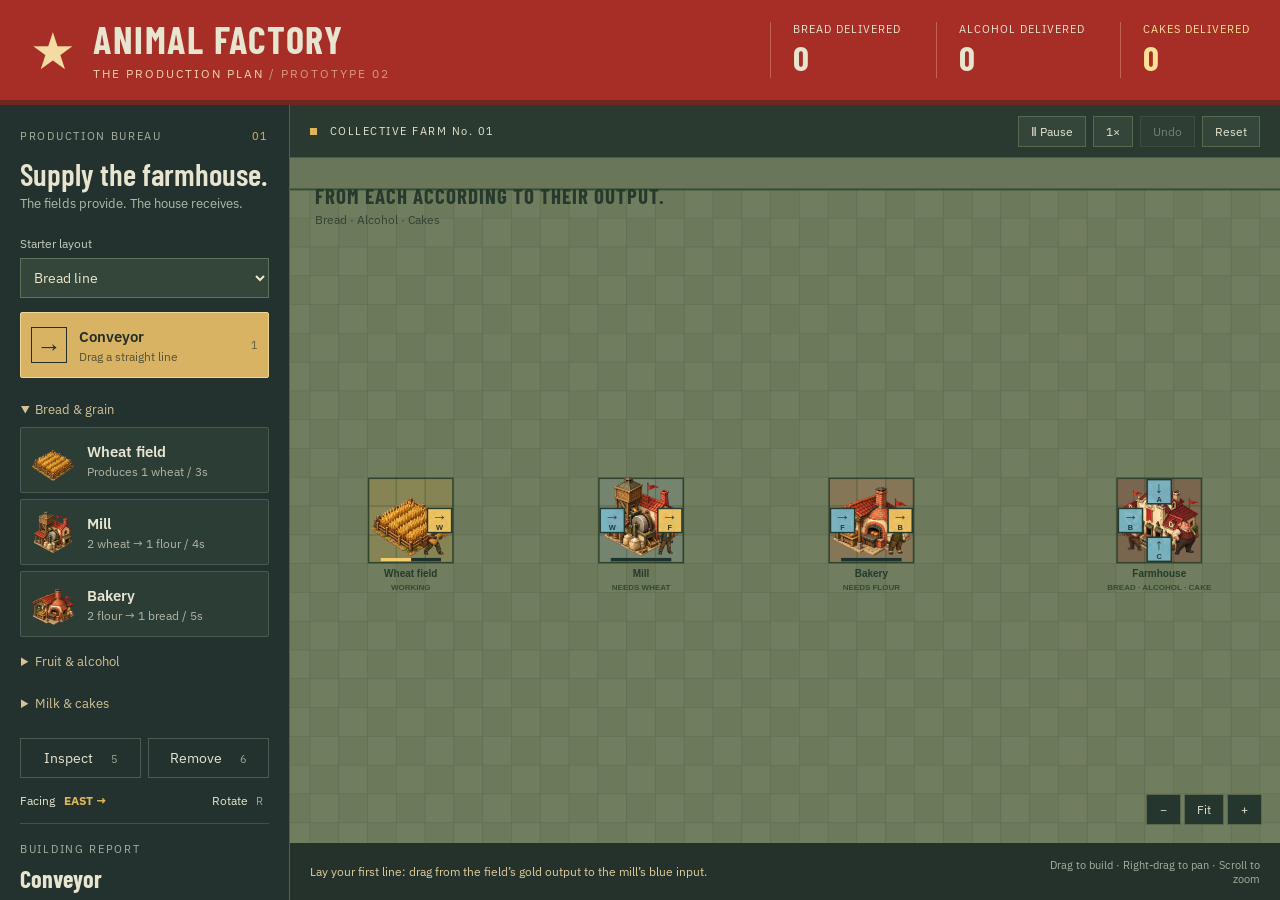
==== index.html @ 5d6050ad "Publish Animal Factory browser build" ====
<!doctype html>
<html lang="en">
<head>
  <meta charset="UTF-8"><meta name="viewport" content="width=device-width, initial-scale=1">
  <title>Animal Factory — The production plan</title>
  <meta name="description" content="Build a farm production line. Connect fields, mills, ovens, presses and dairies with conveyors to supply bread, alcohol and cakes.">
  <link rel="stylesheet" href="style.css">
</head>
<body>
<header><div class="brand"><span class="star">★</span><div><h1>ANIMAL FACTORY</h1><p>THE PRODUCTION PLAN <span> / PROTOTYPE 02</span></p></div></div><div class="totals"><div><small>BREAD DELIVERED</small><strong id="bread">0</strong></div><div><small>ALCOHOL DELIVERED</small><strong id="alcohol">0</strong></div><div class="bread-total"><small>CAKES DELIVERED</small><strong id="cake">0</strong></div></div></header>
<main>
<aside><div class="section-label">PRODUCTION BUREAU <span>01</span></div><h2>Supply the farmhouse.</h2><p class="intro">The fields provide. The house receives.</p>
<label class="plan-label" for="plan">Starter layout</label><select id="plan"><option value="bread">Bread line</option><option value="alcohol">Alcohol line</option><option value="cakes">Cake line</option></select>
<div class="tools" role="group" aria-label="Construction tools"><button data-tool="belt" class="tool selected" aria-pressed="true"><span class="tool-icon">→</span><span><b>Conveyor</b><small>Drag a straight line</small></span><kbd>1</kbd></button>
<div id="building-tools"></div>
<div class="secondary-tools"><button data-tool="inspect" aria-pressed="false">Inspect <kbd>5</kbd></button><button data-tool="erase" aria-pressed="false">Remove <kbd>6</kbd></button></div></div>
<div class="rotation"><span>Facing <b id="direction">EAST →</b></span><button id="rotate" title="Rotate clockwise (R)">Rotate <kbd>R</kbd></button></div>
<section class="inspector" aria-live="polite"><div class="section-label">BUILDING REPORT</div><h3 id="inspect-title">Conveyor</h3><p id="inspect-description">Drag between tiles. Lines snap horizontally or vertically. The drag sets travel direction.</p><div id="inspect-detail"></div></section>
<div class="legend"><span><i class="in"></i>Input</span><span><i class="out"></i>Output</span><span>3 × 3 buildings · One port per ingredient</span></div>
<button id="example" class="example">Connect the example <span>↗</span></button><p class="helper">Or build it yourself: connect each gold output to the next blue input.</p>
<a class="asset-link" href="sprites.html" target="_blank">View the character &amp; machine sheets ↗</a>
</aside>
<section class="workspace" aria-label="Farm construction map"><div class="map-bar"><span><i></i> COLLECTIVE FARM No. 01</span><div><button id="pause" aria-label="Pause simulation">Ⅱ Pause</button><button id="speed" aria-label="Change simulation speed">1×</button><button id="undo" disabled>Undo</button><button id="reset">Reset</button></div></div>
<div class="canvas-wrap"><canvas id="farm" tabindex="0" aria-label="Farm map. Select a tool, then click to place a 3 by 3 building or drag to lay a straight conveyor. Use R to rotate, arrow keys to pan, and plus or minus to zoom."></canvas><div class="map-note"><b>FROM EACH ACCORDING TO THEIR OUTPUT.</b><span>Bread · Alcohol · Cakes</span></div><div class="zoom-controls"><button id="zoom-out" aria-label="Zoom out">−</button><button id="fit">Fit</button><button id="zoom-in" aria-label="Zoom in">+</button></div></div>
<footer><span id="message" role="status">Lay your first line: drag from the field’s gold output to the mill’s blue input.</span><span class="map-help">Drag to build · Right-drag to pan · Scroll to zoom</span></footer>
</section>
</main>
<script type="module" src="app.js"></script>
</body></html>
---- style.css ----
@import url('https://fonts.googleapis.com/css2?family=Barlow+Condensed:wght@500;600;700;800&family=IBM+Plex+Sans:wght@400;500;600&display=swap');
select{font:inherit;color:#efe7ca;background:#344539;border:1px solid #60715a;padding:9px;width:100%;margin:6px 0 14px}.plan-label{font-size:12px;color:#c6cebb}.tool-group{margin:7px 0}.tool-group summary{cursor:pointer;color:#d4c395;font-size:13px;padding:9px 1px}.tool-group .tool{margin-bottom:6px}.tool .machine-icon{width:44px;height:44px;object-fit:contain}.asset-link{display:block;color:#e1c582;font-size:12px;line-height:1.6;margin-top:15px}.building-photo{width:100%;max-height:115px;object-fit:contain}.worker-photo{height:70px;float:right}.port-list{display:flex;flex-wrap:wrap;gap:4px;margin-top:8px}.port-tag{background:#30473c;border:1px solid #668b89;padding:3px 6px;font-size:11px;color:#d5e8df}@media(max-width:760px){#building-tools{width:100%;display:flex;gap:8px;align-items:flex-start}.tool-group{flex:1;margin:0}.tool-group .tool{width:100%;margin-bottom:4px}.tool .machine-icon{width:24px;height:24px}.plan-label{align-self:center}#plan{width:auto;margin:0;flex:1}.asset-link{margin:0}.tool-group summary{font-size:12px}.building-photo,.worker-photo{display:none}}
:root{font-family:'IBM Plex Sans',sans-serif;color:#e7e5cf;background:#1d2927;font-size:14px;--red:#a62e27;--gold:#dfb657;--blue:#75b7c5;--edge:#44514a}*{box-sizing:border-box}body{margin:0}button{font:inherit;color:inherit;cursor:pointer}button:focus-visible,canvas:focus-visible{outline:3px solid #f2cc63;outline-offset:-3px}button:disabled{opacity:.4;cursor:default}header{height:105px;background:#a62e27;display:flex;align-items:center;justify-content:space-between;padding:18px 30px;border-bottom:5px solid #70251e}.brand{display:flex;align-items:center;gap:17px}.star{font-size:51px;color:#f4dba1}.brand h1{font-family:'Barlow Condensed',Impact,sans-serif;font-size:38px;letter-spacing:1.5px;line-height:1;margin:0}.brand p{font-size:12px;letter-spacing:2px;margin:8px 0 0;color:#f1d2ae}.brand p span{opacity:.65}.totals{display:flex;gap:35px}.totals>div{min-width:95px;border-left:1px solid #c26251;padding-left:22px}.totals small{display:block;font-size:11px;letter-spacing:1px}.totals strong{font-family:'Barlow Condensed',Impact,sans-serif;font-size:35px}.bread-total{color:#ffe097}main{display:flex;height:calc(100dvh - 105px);min-height:620px}aside{width:290px;flex-shrink:0;padding:24px 20px 18px;background:#23322f;border-right:1px solid #526053;overflow:auto}.section-label{font-size:11px;letter-spacing:1.7px;color:#a8b0a1;display:flex;justify-content:space-between}.section-label span{color:var(--gold)}h2{font-family:'Barlow Condensed',Impact,sans-serif;font-size:31px;margin:12px 0 3px;font-weight:600}.intro{margin:0 0 22px;color:#b1baac;font-size:13px}.tools{display:grid;gap:7px}.tool{display:flex;align-items:center;gap:12px;text-align:left;width:100%;padding:10px;border:1px solid #4c5b51;background:#2c3d36;border-radius:2px;min-height:66px}.tool:hover,.secondary-tools button:hover{background:#3b4d40}.tool.selected{background:#d7b363;color:#242e27;border-color:#efd696}.tool-icon{display:flex;align-items:center;justify-content:center;width:36px;height:36px;flex-shrink:0;font-family:'Barlow Condensed',Impact,sans-serif;font-size:25px;border:1px solid currentColor}.tool b{display:block;font-size:15px;font-weight:600}.tool small{display:block;font-size:12px;margin-top:3px;opacity:.72}.tool kbd{margin-left:auto}kbd{font:11px 'IBM Plex Sans',sans-serif;opacity:.65}.secondary-tools{display:flex;gap:7px;margin-top:3px}.secondary-tools button{flex:1;background:transparent;border:1px solid #4c5b51;padding:10px}.secondary-tools button.selected{background:#d7b363;color:#242e27}.secondary-tools kbd{margin-left:15px}.rotation{display:flex;align-items:center;justify-content:space-between;padding:14px 0;border-bottom:1px solid var(--edge);font-size:12px}.rotation b{color:var(--gold);margin-left:6px}.rotation button{background:none;border:none}.rotation kbd{margin-left:5px}.inspector{padding:18px 0 6px;min-height:159px}.inspector h3{font-family:'Barlow Condensed',Impact,sans-serif;font-size:24px;margin:8px 0}.inspector p{font-size:13px;line-height:1.6;margin:0;color:#c0c7b8}.inspector #inspect-detail{font-size:12px;color:var(--gold);margin-top:7px;line-height:1.6}.legend{display:flex;flex-wrap:wrap;gap:10px 15px;color:#b2bdac;font-size:12px;padding:14px 0;border-bottom:1px solid var(--edge)}.legend i{display:inline-block;width:9px;height:9px;margin-right:5px}.in{background:var(--blue)}.out{background:var(--gold)}.legend>span:last-child{width:100%}.example{margin-top:18px;display:flex;justify-content:space-between;width:100%;background:none;border:1px solid #97a286;padding:11px 12px}.example:hover{background:#3b4d40}.helper{font-size:12px;color:#a6b19d;line-height:1.5}.workspace{display:flex;flex:1;min-width:0;flex-direction:column}.map-bar{min-height:53px;display:flex;align-items:center;justify-content:space-between;padding:9px 20px;background:#2b3a31;border-bottom:1px solid #4c5b46;gap:12px}.map-bar>span{font-size:11px;letter-spacing:1.5px}.map-bar i{display:inline-block;width:7px;height:7px;background:var(--gold);margin-right:8px}.map-bar>div{display:flex;gap:7px}.map-bar button,.zoom-controls button{background:#34463a;border:1px solid #596950;padding:7px 12px;font-size:12px}.canvas-wrap{position:relative;flex:1;min-height:360px;overflow:hidden;background:#697659}canvas{display:block;width:100%;height:100%;touch-action:none;cursor:crosshair}.map-note{position:absolute;top:25px;left:25px;color:#26392c;pointer-events:none}.map-note b{font-family:'Barlow Condensed',Impact,sans-serif;display:block;font-size:21px;letter-spacing:1px}.map-note span{font-size:12px;display:block;margin-top:4px;opacity:.85}.zoom-controls{position:absolute;right:18px;bottom:18px;display:flex;gap:3px}.zoom-controls button{background:#24362e;min-width:35px}footer{min-height:57px;display:flex;justify-content:space-between;align-items:center;gap:12px;padding:12px 20px;background:#24322b;font-size:12px;color:#e1ce9b}footer .map-help{color:#a7b29f;text-align:right;max-width:230px;font-size:11px}@media(max-width:1100px){.totals{gap:16px}.totals>div{padding-left:13px;min-width:65px}.totals small{max-width:80px}.map-bar{flex-wrap:wrap}.map-help{display:none}aside{width:255px;padding:20px 15px}.brand h1{font-size:32px}}@media(max-width:760px){header{padding:14px 16px;height:86px}.brand{gap:9px}.brand h1{font-size:27px}.star{font-size:34px}.brand p{font-size:10px;letter-spacing:1px}.brand p span{display:none}.totals>div:not(:last-child){display:none}.totals strong{font-size:28px}.totals small{font-size:10px}main{height:auto;min-height:calc(100dvh - 86px);flex-direction:column}aside{width:100%;padding:12px;overflow:visible;display:flex;gap:10px;flex-wrap:wrap;border-right:0}.section-label,h2,.intro,.helper,.legend,.inspector{display:none}.tools{display:flex;flex-wrap:wrap;gap:5px;flex:1;min-width:100%}.tool{min-height:45px;width:auto;flex:1;padding:6px;gap:6px}.tool-icon{width:26px;height:26px;font-size:20px}.tool small,.tool kbd{display:none}.tool b{font-size:12px}.secondary-tools{width:100%;margin:0}.secondary-tools button{padding:6px;font-size:12px}.rotation{padding:0;border:0;flex:1}.example{margin:0;width:auto;font-size:12px;padding:6px;gap:8px}.workspace{height:65dvh;min-height:420px;flex:none}.map-bar{padding:8px;min-height:44px}.map-bar>span{display:none}.map-bar>div{width:100%;justify-content:flex-end}.map-note{top:14px;left:14px}.map-note b{font-size:16px}.map-note span{font-size:11px}footer{padding:10px;min-height:48px}}
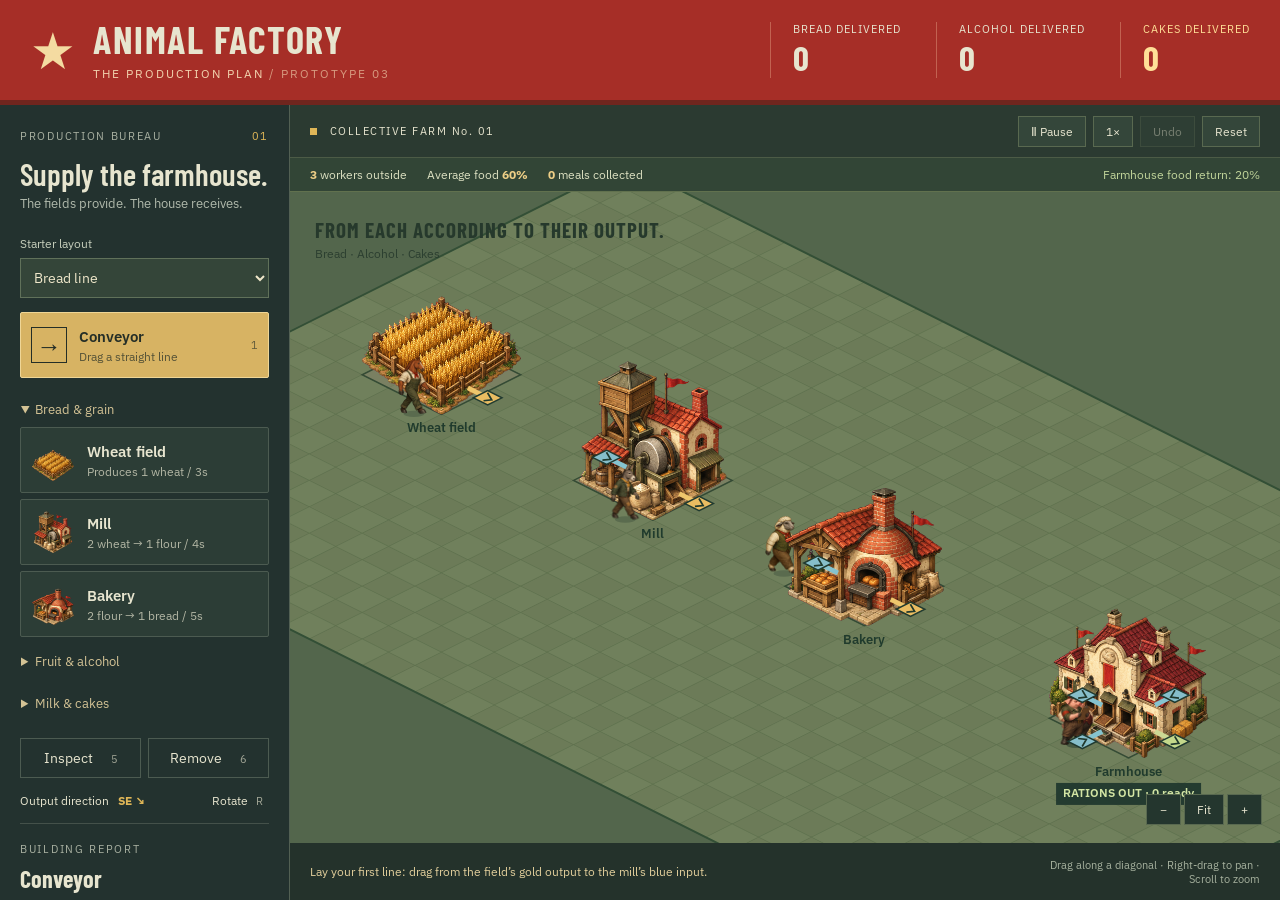
==== commit 261e3085: "Publish isometric farm, walking animals, and worker ration outlet" ====
--- a/index.html
+++ b/index.html
@@ -7,22 +7,23 @@
   <link rel="stylesheet" href="style.css">
 </head>
 <body>
-<header><div class="brand"><span class="star">★</span><div><h1>ANIMAL FACTORY</h1><p>THE PRODUCTION PLAN <span> / PROTOTYPE 02</span></p></div></div><div class="totals"><div><small>BREAD DELIVERED</small><strong id="bread">0</strong></div><div><small>ALCOHOL DELIVERED</small><strong id="alcohol">0</strong></div><div class="bread-total"><small>CAKES DELIVERED</small><strong id="cake">0</strong></div></div></header>
+<header><div class="brand"><span class="star">★</span><div><h1>ANIMAL FACTORY</h1><p>THE PRODUCTION PLAN <span> / PROTOTYPE 03</span></p></div></div><div class="totals"><div><small>BREAD DELIVERED</small><strong id="bread">0</strong></div><div><small>ALCOHOL DELIVERED</small><strong id="alcohol">0</strong></div><div class="bread-total"><small>CAKES DELIVERED</small><strong id="cake">0</strong></div></div></header>
 <main>
 <aside><div class="section-label">PRODUCTION BUREAU <span>01</span></div><h2>Supply the farmhouse.</h2><p class="intro">The fields provide. The house receives.</p>
 <label class="plan-label" for="plan">Starter layout</label><select id="plan"><option value="bread">Bread line</option><option value="alcohol">Alcohol line</option><option value="cakes">Cake line</option></select>
 <div class="tools" role="group" aria-label="Construction tools"><button data-tool="belt" class="tool selected" aria-pressed="true"><span class="tool-icon">→</span><span><b>Conveyor</b><small>Drag a straight line</small></span><kbd>1</kbd></button>
 <div id="building-tools"></div>
 <div class="secondary-tools"><button data-tool="inspect" aria-pressed="false">Inspect <kbd>5</kbd></button><button data-tool="erase" aria-pressed="false">Remove <kbd>6</kbd></button></div></div>
-<div class="rotation"><span>Facing <b id="direction">EAST →</b></span><button id="rotate" title="Rotate clockwise (R)">Rotate <kbd>R</kbd></button></div>
-<section class="inspector" aria-live="polite"><div class="section-label">BUILDING REPORT</div><h3 id="inspect-title">Conveyor</h3><p id="inspect-description">Drag between tiles. Lines snap horizontally or vertically. The drag sets travel direction.</p><div id="inspect-detail"></div></section>
-<div class="legend"><span><i class="in"></i>Input</span><span><i class="out"></i>Output</span><span>3 × 3 buildings · One port per ingredient</span></div>
-<button id="example" class="example">Connect the example <span>↗</span></button><p class="helper">Or build it yourself: connect each gold output to the next blue input.</p>
+<div class="rotation"><span>Output direction <b id="direction">SE ↘</b></span><button id="rotate" title="Rotate clockwise (R)">Rotate <kbd>R</kbd></button></div>
+<section class="inspector" aria-live="polite"><div class="section-label">BUILDING REPORT</div><h3 id="inspect-title">Conveyor</h3><p id="inspect-description">Drag between tiles. Lines snap along the two diagonal grid axes. The drag sets travel direction.</p><div id="inspect-detail"></div></section>
+<div class="legend"><span><i class="in"></i>Input</span><span><i class="out"></i>Output</span><span><i class="ration"></i>Rations</span><span>3 × 3 buildings · One port per ingredient</span></div>
+<button id="example" class="example">Connect the example <span>↗</span></button><p class="helper">Connect gold outputs to blue inputs. The farmhouse's green outlet returns one ration per five bread or cake deliveries. Give the return belt an open end that workers can reach.</p>
 <a class="asset-link" href="sprites.html" target="_blank">View the character &amp; machine sheets ↗</a>
 </aside>
 <section class="workspace" aria-label="Farm construction map"><div class="map-bar"><span><i></i> COLLECTIVE FARM No. 01</span><div><button id="pause" aria-label="Pause simulation">Ⅱ Pause</button><button id="speed" aria-label="Change simulation speed">1×</button><button id="undo" disabled>Undo</button><button id="reset">Reset</button></div></div>
-<div class="canvas-wrap"><canvas id="farm" tabindex="0" aria-label="Farm map. Select a tool, then click to place a 3 by 3 building or drag to lay a straight conveyor. Use R to rotate, arrow keys to pan, and plus or minus to zoom."></canvas><div class="map-note"><b>FROM EACH ACCORDING TO THEIR OUTPUT.</b><span>Bread · Alcohol · Cakes</span></div><div class="zoom-controls"><button id="zoom-out" aria-label="Zoom out">−</button><button id="fit">Fit</button><button id="zoom-in" aria-label="Zoom in">+</button></div></div>
-<footer><span id="message" role="status">Lay your first line: drag from the field’s gold output to the mill’s blue input.</span><span class="map-help">Drag to build · Right-drag to pan · Scroll to zoom</span></footer>
+<div class="workforce-bar"><span><b id="worker-count">0</b> workers outside</span><span>Average food <b id="worker-food">—</b></span><span><b id="worker-meals">0</b> meals collected</span><span class="ration-rule">Farmhouse food return: 20%</span></div>
+<div class="canvas-wrap"><canvas id="farm" tabindex="0" aria-label="Farm map. Select a tool, then click to place a 3 by 3 building or drag to lay a straight conveyor. The grid is isometric. Drag along either diagonal to build. Use R to rotate output direction, arrow keys to pan, and plus or minus to zoom."></canvas><div class="map-note"><b>FROM EACH ACCORDING TO THEIR OUTPUT.</b><span>Bread · Alcohol · Cakes</span></div><div class="zoom-controls"><button id="zoom-out" aria-label="Zoom out">−</button><button id="fit">Fit</button><button id="zoom-in" aria-label="Zoom in">+</button></div></div>
+<footer><span id="message" role="status">Lay your first line: drag from the field’s gold output to the mill’s blue input.</span><span class="map-help">Drag along a diagonal · Right-drag to pan · Scroll to zoom</span></footer>
 </section>
 </main>
 <script type="module" src="app.js"></script>
--- a/style.css
+++ b/style.css
@@ -1,3 +1,5 @@
 @import url('https://fonts.googleapis.com/css2?family=Barlow+Condensed:wght@500;600;700;800&family=IBM+Plex+Sans:wght@400;500;600&display=swap');
+.ration{background:#c4d88b}
+.workforce-bar{display:flex;gap:20px;align-items:center;flex-wrap:wrap;padding:9px 20px;background:#324536;border-bottom:1px solid #61714e;font-size:12px;color:#dce0c1}.workforce-bar b{color:#edce86}.ration-rule{margin-left:auto;color:#c1d49a}@media(max-width:760px){.workforce-bar{padding:7px 10px;gap:6px 15px;font-size:11px}.ration-rule{display:none}}
 select{font:inherit;color:#efe7ca;background:#344539;border:1px solid #60715a;padding:9px;width:100%;margin:6px 0 14px}.plan-label{font-size:12px;color:#c6cebb}.tool-group{margin:7px 0}.tool-group summary{cursor:pointer;color:#d4c395;font-size:13px;padding:9px 1px}.tool-group .tool{margin-bottom:6px}.tool .machine-icon{width:44px;height:44px;object-fit:contain}.asset-link{display:block;color:#e1c582;font-size:12px;line-height:1.6;margin-top:15px}.building-photo{width:100%;max-height:115px;object-fit:contain}.worker-photo{height:70px;float:right}.port-list{display:flex;flex-wrap:wrap;gap:4px;margin-top:8px}.port-tag{background:#30473c;border:1px solid #668b89;padding:3px 6px;font-size:11px;color:#d5e8df}@media(max-width:760px){#building-tools{width:100%;display:flex;gap:8px;align-items:flex-start}.tool-group{flex:1;margin:0}.tool-group .tool{width:100%;margin-bottom:4px}.tool .machine-icon{width:24px;height:24px}.plan-label{align-self:center}#plan{width:auto;margin:0;flex:1}.asset-link{margin:0}.tool-group summary{font-size:12px}.building-photo,.worker-photo{display:none}}
 :root{font-family:'IBM Plex Sans',sans-serif;color:#e7e5cf;background:#1d2927;font-size:14px;--red:#a62e27;--gold:#dfb657;--blue:#75b7c5;--edge:#44514a}*{box-sizing:border-box}body{margin:0}button{font:inherit;color:inherit;cursor:pointer}button:focus-visible,canvas:focus-visible{outline:3px solid #f2cc63;outline-offset:-3px}button:disabled{opacity:.4;cursor:default}header{height:105px;background:#a62e27;display:flex;align-items:center;justify-content:space-between;padding:18px 30px;border-bottom:5px solid #70251e}.brand{display:flex;align-items:center;gap:17px}.star{font-size:51px;color:#f4dba1}.brand h1{font-family:'Barlow Condensed',Impact,sans-serif;font-size:38px;letter-spacing:1.5px;line-height:1;margin:0}.brand p{font-size:12px;letter-spacing:2px;margin:8px 0 0;color:#f1d2ae}.brand p span{opacity:.65}.totals{display:flex;gap:35px}.totals>div{min-width:95px;border-left:1px solid #c26251;padding-left:22px}.totals small{display:block;font-size:11px;letter-spacing:1px}.totals strong{font-family:'Barlow Condensed',Impact,sans-serif;font-size:35px}.bread-total{color:#ffe097}main{display:flex;height:calc(100dvh - 105px);min-height:620px}aside{width:290px;flex-shrink:0;padding:24px 20px 18px;background:#23322f;border-right:1px solid #526053;overflow:auto}.section-label{font-size:11px;letter-spacing:1.7px;color:#a8b0a1;display:flex;justify-content:space-between}.section-label span{color:var(--gold)}h2{font-family:'Barlow Condensed',Impact,sans-serif;font-size:31px;margin:12px 0 3px;font-weight:600}.intro{margin:0 0 22px;color:#b1baac;font-size:13px}.tools{display:grid;gap:7px}.tool{display:flex;align-items:center;gap:12px;text-align:left;width:100%;padding:10px;border:1px solid #4c5b51;background:#2c3d36;border-radius:2px;min-height:66px}.tool:hover,.secondary-tools button:hover{background:#3b4d40}.tool.selected{background:#d7b363;color:#242e27;border-color:#efd696}.tool-icon{display:flex;align-items:center;justify-content:center;width:36px;height:36px;flex-shrink:0;font-family:'Barlow Condensed',Impact,sans-serif;font-size:25px;border:1px solid currentColor}.tool b{display:block;font-size:15px;font-weight:600}.tool small{display:block;font-size:12px;margin-top:3px;opacity:.72}.tool kbd{margin-left:auto}kbd{font:11px 'IBM Plex Sans',sans-serif;opacity:.65}.secondary-tools{display:flex;gap:7px;margin-top:3px}.secondary-tools button{flex:1;background:transparent;border:1px solid #4c5b51;padding:10px}.secondary-tools button.selected{background:#d7b363;color:#242e27}.secondary-tools kbd{margin-left:15px}.rotation{display:flex;align-items:center;justify-content:space-between;padding:14px 0;border-bottom:1px solid var(--edge);font-size:12px}.rotation b{color:var(--gold);margin-left:6px}.rotation button{background:none;border:none}.rotation kbd{margin-left:5px}.inspector{padding:18px 0 6px;min-height:159px}.inspector h3{font-family:'Barlow Condensed',Impact,sans-serif;font-size:24px;margin:8px 0}.inspector p{font-size:13px;line-height:1.6;margin:0;color:#c0c7b8}.inspector #inspect-detail{font-size:12px;color:var(--gold);margin-top:7px;line-height:1.6}.legend{display:flex;flex-wrap:wrap;gap:10px 15px;color:#b2bdac;font-size:12px;padding:14px 0;border-bottom:1px solid var(--edge)}.legend i{display:inline-block;width:9px;height:9px;margin-right:5px}.in{background:var(--blue)}.out{background:var(--gold)}.legend>span:last-child{width:100%}.example{margin-top:18px;display:flex;justify-content:space-between;width:100%;background:none;border:1px solid #97a286;padding:11px 12px}.example:hover{background:#3b4d40}.helper{font-size:12px;color:#a6b19d;line-height:1.5}.workspace{display:flex;flex:1;min-width:0;flex-direction:column}.map-bar{min-height:53px;display:flex;align-items:center;justify-content:space-between;padding:9px 20px;background:#2b3a31;border-bottom:1px solid #4c5b46;gap:12px}.map-bar>span{font-size:11px;letter-spacing:1.5px}.map-bar i{display:inline-block;width:7px;height:7px;background:var(--gold);margin-right:8px}.map-bar>div{display:flex;gap:7px}.map-bar button,.zoom-controls button{background:#34463a;border:1px solid #596950;padding:7px 12px;font-size:12px}.canvas-wrap{position:relative;flex:1;min-height:360px;overflow:hidden;background:#697659}canvas{display:block;width:100%;height:100%;touch-action:none;cursor:crosshair}.map-note{position:absolute;top:25px;left:25px;color:#26392c;pointer-events:none}.map-note b{font-family:'Barlow Condensed',Impact,sans-serif;display:block;font-size:21px;letter-spacing:1px}.map-note span{font-size:12px;display:block;margin-top:4px;opacity:.85}.zoom-controls{position:absolute;right:18px;bottom:18px;display:flex;gap:3px}.zoom-controls button{background:#24362e;min-width:35px}footer{min-height:57px;display:flex;justify-content:space-between;align-items:center;gap:12px;padding:12px 20px;background:#24322b;font-size:12px;color:#e1ce9b}footer .map-help{color:#a7b29f;text-align:right;max-width:230px;font-size:11px}@media(max-width:1100px){.totals{gap:16px}.totals>div{padding-left:13px;min-width:65px}.totals small{max-width:80px}.map-bar{flex-wrap:wrap}.map-help{display:none}aside{width:255px;padding:20px 15px}.brand h1{font-size:32px}}@media(max-width:760px){header{padding:14px 16px;height:86px}.brand{gap:9px}.brand h1{font-size:27px}.star{font-size:34px}.brand p{font-size:10px;letter-spacing:1px}.brand p span{display:none}.totals>div:not(:last-child){display:none}.totals strong{font-size:28px}.totals small{font-size:10px}main{height:auto;min-height:calc(100dvh - 86px);flex-direction:column}aside{width:100%;padding:12px;overflow:visible;display:flex;gap:10px;flex-wrap:wrap;border-right:0}.section-label,h2,.intro,.helper,.legend,.inspector{display:none}.tools{display:flex;flex-wrap:wrap;gap:5px;flex:1;min-width:100%}.tool{min-height:45px;width:auto;flex:1;padding:6px;gap:6px}.tool-icon{width:26px;height:26px;font-size:20px}.tool small,.tool kbd{display:none}.tool b{font-size:12px}.secondary-tools{width:100%;margin:0}.secondary-tools button{padding:6px;font-size:12px}.rotation{padding:0;border:0;flex:1}.example{margin:0;width:auto;font-size:12px;padding:6px;gap:8px}.workspace{height:65dvh;min-height:420px;flex:none}.map-bar{padding:8px;min-height:44px}.map-bar>span{display:none}.map-bar>div{width:100%;justify-content:flex-end}.map-note{top:14px;left:14px}.map-note b{font-size:16px}.map-note span{font-size:11px}footer{padding:10px;min-height:48px}}
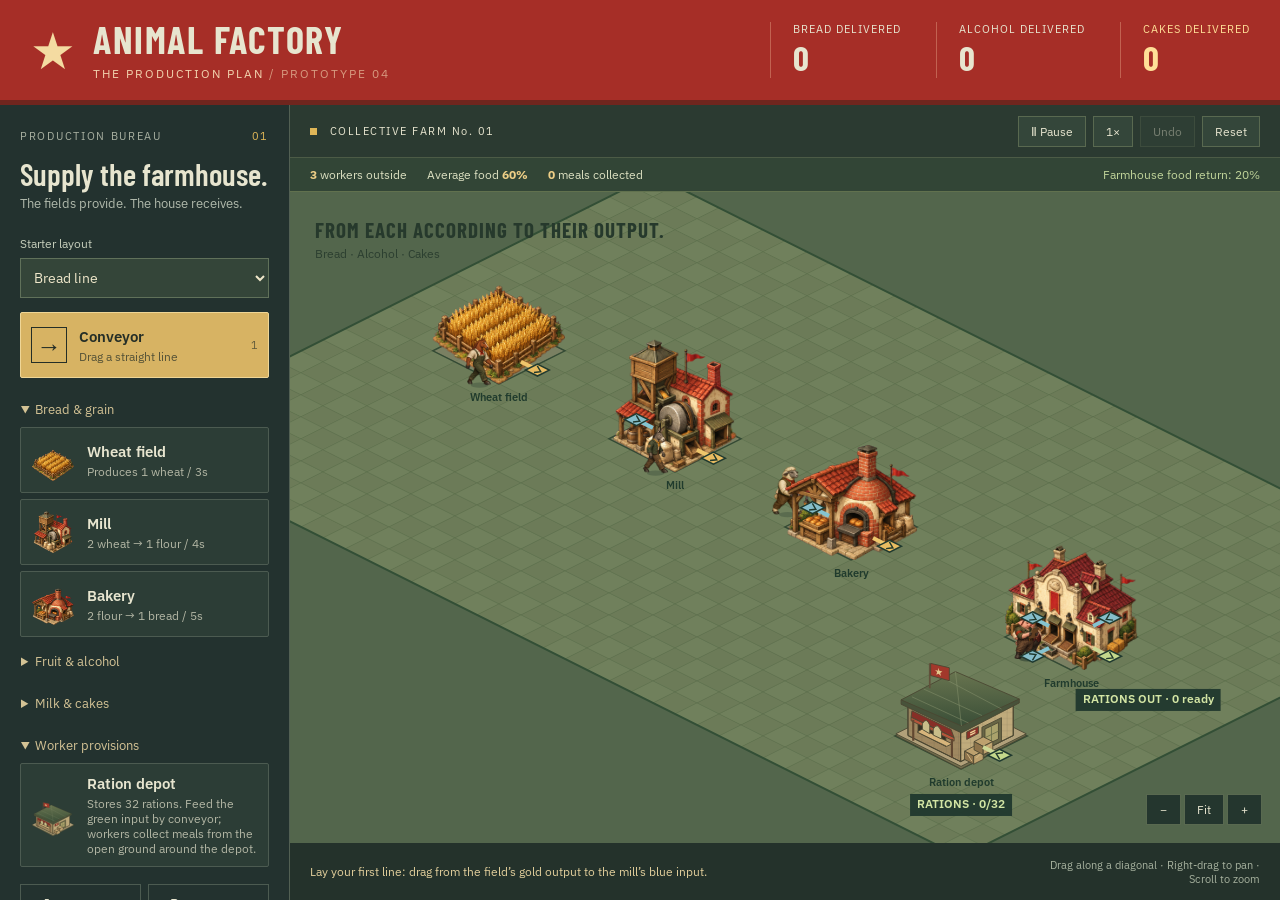
==== commit d27683a5: "Publish ration depots and unblock farmhouse deliveries" ====
--- a/index.html
+++ b/index.html
@@ -7,7 +7,7 @@
   <link rel="stylesheet" href="style.css">
 </head>
 <body>
-<header><div class="brand"><span class="star">★</span><div><h1>ANIMAL FACTORY</h1><p>THE PRODUCTION PLAN <span> / PROTOTYPE 03</span></p></div></div><div class="totals"><div><small>BREAD DELIVERED</small><strong id="bread">0</strong></div><div><small>ALCOHOL DELIVERED</small><strong id="alcohol">0</strong></div><div class="bread-total"><small>CAKES DELIVERED</small><strong id="cake">0</strong></div></div></header>
+<header><div class="brand"><span class="star">★</span><div><h1>ANIMAL FACTORY</h1><p>THE PRODUCTION PLAN <span> / PROTOTYPE 04</span></p></div></div><div class="totals"><div><small>BREAD DELIVERED</small><strong id="bread">0</strong></div><div><small>ALCOHOL DELIVERED</small><strong id="alcohol">0</strong></div><div class="bread-total"><small>CAKES DELIVERED</small><strong id="cake">0</strong></div></div></header>
 <main>
 <aside><div class="section-label">PRODUCTION BUREAU <span>01</span></div><h2>Supply the farmhouse.</h2><p class="intro">The fields provide. The house receives.</p>
 <label class="plan-label" for="plan">Starter layout</label><select id="plan"><option value="bread">Bread line</option><option value="alcohol">Alcohol line</option><option value="cakes">Cake line</option></select>
@@ -17,7 +17,7 @@
 <div class="rotation"><span>Output direction <b id="direction">SE ↘</b></span><button id="rotate" title="Rotate clockwise (R)">Rotate <kbd>R</kbd></button></div>
 <section class="inspector" aria-live="polite"><div class="section-label">BUILDING REPORT</div><h3 id="inspect-title">Conveyor</h3><p id="inspect-description">Drag between tiles. Lines snap along the two diagonal grid axes. The drag sets travel direction.</p><div id="inspect-detail"></div></section>
 <div class="legend"><span><i class="in"></i>Input</span><span><i class="out"></i>Output</span><span><i class="ration"></i>Rations</span><span>3 × 3 buildings · One port per ingredient</span></div>
-<button id="example" class="example">Connect the example <span>↗</span></button><p class="helper">Connect gold outputs to blue inputs. The farmhouse's green outlet returns one ration per five bread or cake deliveries. Give the return belt an open end that workers can reach.</p>
+<button id="example" class="example">Connect the example <span>↗</span></button><p class="helper">Connect gold outputs to blue inputs. The farmhouse's green outlet returns one ration per five bread or cake deliveries. Send rations to a depot to stockpile food. Keep open ground beside it for workers; accessible belt ends still work too.</p>
 <a class="asset-link" href="sprites.html" target="_blank">View the character &amp; machine sheets ↗</a>
 </aside>
 <section class="workspace" aria-label="Farm construction map"><div class="map-bar"><span><i></i> COLLECTIVE FARM No. 01</span><div><button id="pause" aria-label="Pause simulation">Ⅱ Pause</button><button id="speed" aria-label="Change simulation speed">1×</button><button id="undo" disabled>Undo</button><button id="reset">Reset</button></div></div>
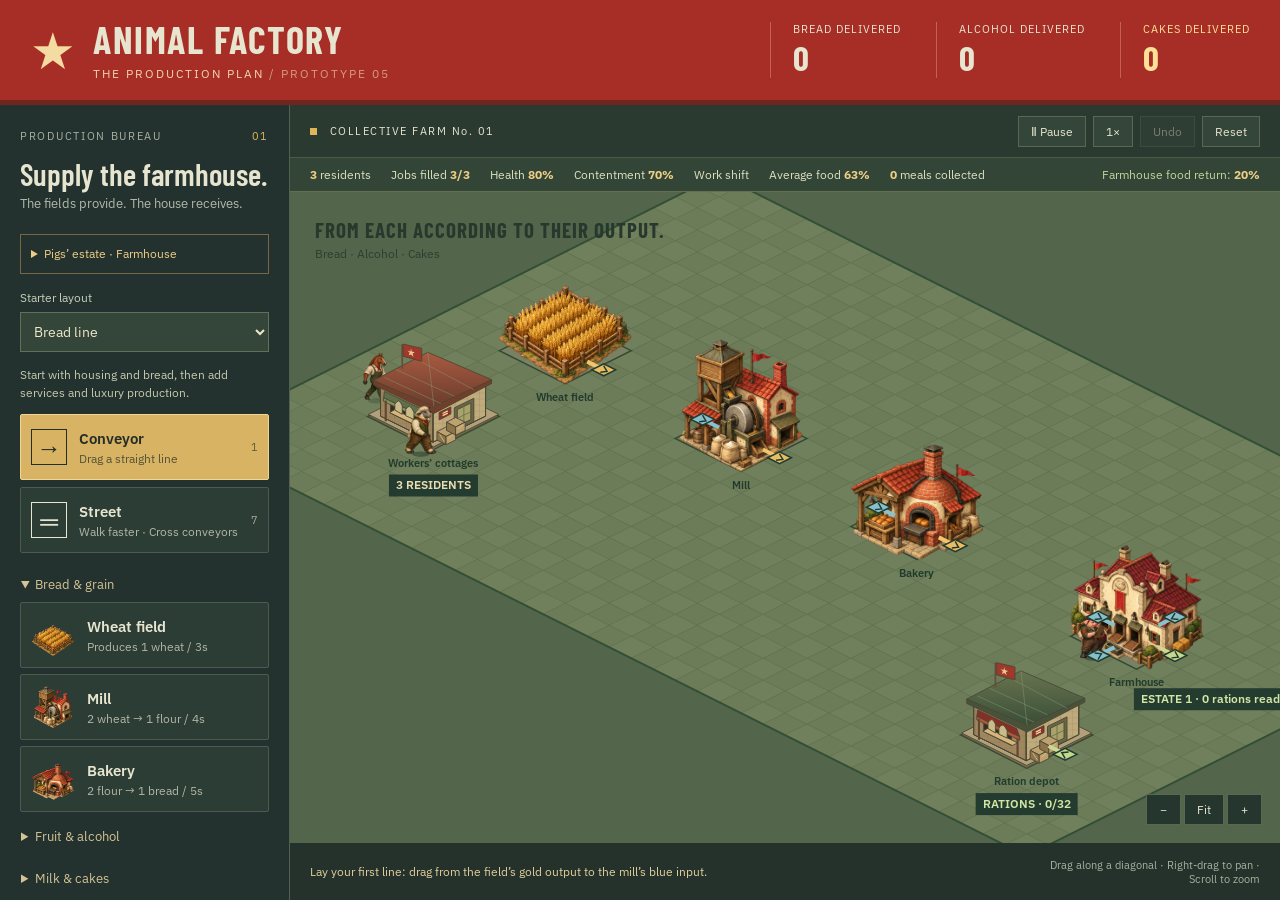
==== commit fb63e722: "Publish settlement, streets, neighborhood services and pig estate progression" ====
--- a/index.html
+++ b/index.html
@@ -7,21 +7,26 @@
   <link rel="stylesheet" href="style.css">
 </head>
 <body>
-<header><div class="brand"><span class="star">★</span><div><h1>ANIMAL FACTORY</h1><p>THE PRODUCTION PLAN <span> / PROTOTYPE 04</span></p></div></div><div class="totals"><div><small>BREAD DELIVERED</small><strong id="bread">0</strong></div><div><small>ALCOHOL DELIVERED</small><strong id="alcohol">0</strong></div><div class="bread-total"><small>CAKES DELIVERED</small><strong id="cake">0</strong></div></div></header>
+<header><div class="brand"><span class="star">★</span><div><h1>ANIMAL FACTORY</h1><p>THE PRODUCTION PLAN <span> / PROTOTYPE 05</span></p></div></div><div class="totals"><div><small>BREAD DELIVERED</small><strong id="bread">0</strong></div><div><small>ALCOHOL DELIVERED</small><strong id="alcohol">0</strong></div><div class="bread-total"><small>CAKES DELIVERED</small><strong id="cake">0</strong></div></div></header>
 <main>
 <aside><div class="section-label">PRODUCTION BUREAU <span>01</span></div><h2>Supply the farmhouse.</h2><p class="intro">The fields provide. The house receives.</p>
-<label class="plan-label" for="plan">Starter layout</label><select id="plan"><option value="bread">Bread line</option><option value="alcohol">Alcohol line</option><option value="cakes">Cake line</option></select>
+<details class="estate-panel"><summary>Pigs’ estate · <span id="estate-level">Farmhouse</span></summary>
+<p>Approval <b id="estate-approval">60%</b> · Demands <span id="estate-demand"></span></p><p>Retained goods: <span id="estate-stock"></span></p>
+<label for="ration-share">Workers’ ration share</label><select id="ration-share"><option value="20">20% · Standard ration</option><option value="40">40% · Generous ration</option><option value="10">10% · Austerity</option></select>
+<p id="estate-next"></p><button id="estate-expand" disabled>Expand estate</button><p id="estate-report">First allowance due at the end of day one.</p></details>
+<label class="plan-label" for="plan">Starter layout</label><select id="plan"><option value="bread">Bread line</option><option value="alcohol">Alcohol line</option><option value="cakes">Cake line</option></select><p class="plan-note" id="plan-note">Start with housing and bread, then add services and luxury production.</p>
 <div class="tools" role="group" aria-label="Construction tools"><button data-tool="belt" class="tool selected" aria-pressed="true"><span class="tool-icon">→</span><span><b>Conveyor</b><small>Drag a straight line</small></span><kbd>1</kbd></button>
+<button data-tool="road" class="tool" aria-pressed="false"><span class="tool-icon">═</span><span><b>Street</b><small>Walk faster · Cross conveyors</small></span><kbd>7</kbd></button>
 <div id="building-tools"></div>
 <div class="secondary-tools"><button data-tool="inspect" aria-pressed="false">Inspect <kbd>5</kbd></button><button data-tool="erase" aria-pressed="false">Remove <kbd>6</kbd></button></div></div>
 <div class="rotation"><span>Output direction <b id="direction">SE ↘</b></span><button id="rotate" title="Rotate clockwise (R)">Rotate <kbd>R</kbd></button></div>
 <section class="inspector" aria-live="polite"><div class="section-label">BUILDING REPORT</div><h3 id="inspect-title">Conveyor</h3><p id="inspect-description">Drag between tiles. Lines snap along the two diagonal grid axes. The drag sets travel direction.</p><div id="inspect-detail"></div></section>
 <div class="legend"><span><i class="in"></i>Input</span><span><i class="out"></i>Output</span><span><i class="ration"></i>Rations</span><span>3 × 3 buildings · One port per ingredient</span></div>
-<button id="example" class="example">Connect the example <span>↗</span></button><p class="helper">Connect gold outputs to blue inputs. The farmhouse's green outlet returns one ration per five bread or cake deliveries. Send rations to a depot to stockpile food. Keep open ground beside it for workers; accessible belt ends still work too.</p>
+<button id="example" class="example">Connect the example <span>↗</span></button><p class="helper">Connect gold outputs to blue inputs. The farmhouse's green outlet returns the workers’ selected food share. Open Pigs’ estate to change the policy or expand the estate. Send rations to a depot to stockpile food. Keep open ground beside it for workers; accessible belt ends still work too.</p>
 <a class="asset-link" href="sprites.html" target="_blank">View the character &amp; machine sheets ↗</a>
 </aside>
 <section class="workspace" aria-label="Farm construction map"><div class="map-bar"><span><i></i> COLLECTIVE FARM No. 01</span><div><button id="pause" aria-label="Pause simulation">Ⅱ Pause</button><button id="speed" aria-label="Change simulation speed">1×</button><button id="undo" disabled>Undo</button><button id="reset">Reset</button></div></div>
-<div class="workforce-bar"><span><b id="worker-count">0</b> workers outside</span><span>Average food <b id="worker-food">—</b></span><span><b id="worker-meals">0</b> meals collected</span><span class="ration-rule">Farmhouse food return: 20%</span></div>
+<div class="workforce-bar"><span><b id="worker-count">0</b> residents</span><span>Jobs filled <b id="jobs">0/0</b></span><span>Health <b id="health">—</b></span><span>Contentment <b id="contentment">—</b></span><span id="shift">Work shift</span><span>Average food <b id="worker-food">—</b></span><span><b id="worker-meals">0</b> meals collected</span><span class="ration-rule">Farmhouse food return: <b id="share-label">20%</b></span></div>
 <div class="canvas-wrap"><canvas id="farm" tabindex="0" aria-label="Farm map. Select a tool, then click to place a 3 by 3 building or drag to lay a straight conveyor. The grid is isometric. Drag along either diagonal to build. Use R to rotate output direction, arrow keys to pan, and plus or minus to zoom."></canvas><div class="map-note"><b>FROM EACH ACCORDING TO THEIR OUTPUT.</b><span>Bread · Alcohol · Cakes</span></div><div class="zoom-controls"><button id="zoom-out" aria-label="Zoom out">−</button><button id="fit">Fit</button><button id="zoom-in" aria-label="Zoom in">+</button></div></div>
 <footer><span id="message" role="status">Lay your first line: drag from the field’s gold output to the mill’s blue input.</span><span class="map-help">Drag along a diagonal · Right-drag to pan · Scroll to zoom</span></footer>
 </section>
--- a/style.css
+++ b/style.css
@@ -3,3 +3,6 @@
 .workforce-bar{display:flex;gap:20px;align-items:center;flex-wrap:wrap;padding:9px 20px;background:#324536;border-bottom:1px solid #61714e;font-size:12px;color:#dce0c1}.workforce-bar b{color:#edce86}.ration-rule{margin-left:auto;color:#c1d49a}@media(max-width:760px){.workforce-bar{padding:7px 10px;gap:6px 15px;font-size:11px}.ration-rule{display:none}}
 select{font:inherit;color:#efe7ca;background:#344539;border:1px solid #60715a;padding:9px;width:100%;margin:6px 0 14px}.plan-label{font-size:12px;color:#c6cebb}.tool-group{margin:7px 0}.tool-group summary{cursor:pointer;color:#d4c395;font-size:13px;padding:9px 1px}.tool-group .tool{margin-bottom:6px}.tool .machine-icon{width:44px;height:44px;object-fit:contain}.asset-link{display:block;color:#e1c582;font-size:12px;line-height:1.6;margin-top:15px}.building-photo{width:100%;max-height:115px;object-fit:contain}.worker-photo{height:70px;float:right}.port-list{display:flex;flex-wrap:wrap;gap:4px;margin-top:8px}.port-tag{background:#30473c;border:1px solid #668b89;padding:3px 6px;font-size:11px;color:#d5e8df}@media(max-width:760px){#building-tools{width:100%;display:flex;gap:8px;align-items:flex-start}.tool-group{flex:1;margin:0}.tool-group .tool{width:100%;margin-bottom:4px}.tool .machine-icon{width:24px;height:24px}.plan-label{align-self:center}#plan{width:auto;margin:0;flex:1}.asset-link{margin:0}.tool-group summary{font-size:12px}.building-photo,.worker-photo{display:none}}
 :root{font-family:'IBM Plex Sans',sans-serif;color:#e7e5cf;background:#1d2927;font-size:14px;--red:#a62e27;--gold:#dfb657;--blue:#75b7c5;--edge:#44514a}*{box-sizing:border-box}body{margin:0}button{font:inherit;color:inherit;cursor:pointer}button:focus-visible,canvas:focus-visible{outline:3px solid #f2cc63;outline-offset:-3px}button:disabled{opacity:.4;cursor:default}header{height:105px;background:#a62e27;display:flex;align-items:center;justify-content:space-between;padding:18px 30px;border-bottom:5px solid #70251e}.brand{display:flex;align-items:center;gap:17px}.star{font-size:51px;color:#f4dba1}.brand h1{font-family:'Barlow Condensed',Impact,sans-serif;font-size:38px;letter-spacing:1.5px;line-height:1;margin:0}.brand p{font-size:12px;letter-spacing:2px;margin:8px 0 0;color:#f1d2ae}.brand p span{opacity:.65}.totals{display:flex;gap:35px}.totals>div{min-width:95px;border-left:1px solid #c26251;padding-left:22px}.totals small{display:block;font-size:11px;letter-spacing:1px}.totals strong{font-family:'Barlow Condensed',Impact,sans-serif;font-size:35px}.bread-total{color:#ffe097}main{display:flex;height:calc(100dvh - 105px);min-height:620px}aside{width:290px;flex-shrink:0;padding:24px 20px 18px;background:#23322f;border-right:1px solid #526053;overflow:auto}.section-label{font-size:11px;letter-spacing:1.7px;color:#a8b0a1;display:flex;justify-content:space-between}.section-label span{color:var(--gold)}h2{font-family:'Barlow Condensed',Impact,sans-serif;font-size:31px;margin:12px 0 3px;font-weight:600}.intro{margin:0 0 22px;color:#b1baac;font-size:13px}.tools{display:grid;gap:7px}.tool{display:flex;align-items:center;gap:12px;text-align:left;width:100%;padding:10px;border:1px solid #4c5b51;background:#2c3d36;border-radius:2px;min-height:66px}.tool:hover,.secondary-tools button:hover{background:#3b4d40}.tool.selected{background:#d7b363;color:#242e27;border-color:#efd696}.tool-icon{display:flex;align-items:center;justify-content:center;width:36px;height:36px;flex-shrink:0;font-family:'Barlow Condensed',Impact,sans-serif;font-size:25px;border:1px solid currentColor}.tool b{display:block;font-size:15px;font-weight:600}.tool small{display:block;font-size:12px;margin-top:3px;opacity:.72}.tool kbd{margin-left:auto}kbd{font:11px 'IBM Plex Sans',sans-serif;opacity:.65}.secondary-tools{display:flex;gap:7px;margin-top:3px}.secondary-tools button{flex:1;background:transparent;border:1px solid #4c5b51;padding:10px}.secondary-tools button.selected{background:#d7b363;color:#242e27}.secondary-tools kbd{margin-left:15px}.rotation{display:flex;align-items:center;justify-content:space-between;padding:14px 0;border-bottom:1px solid var(--edge);font-size:12px}.rotation b{color:var(--gold);margin-left:6px}.rotation button{background:none;border:none}.rotation kbd{margin-left:5px}.inspector{padding:18px 0 6px;min-height:159px}.inspector h3{font-family:'Barlow Condensed',Impact,sans-serif;font-size:24px;margin:8px 0}.inspector p{font-size:13px;line-height:1.6;margin:0;color:#c0c7b8}.inspector #inspect-detail{font-size:12px;color:var(--gold);margin-top:7px;line-height:1.6}.legend{display:flex;flex-wrap:wrap;gap:10px 15px;color:#b2bdac;font-size:12px;padding:14px 0;border-bottom:1px solid var(--edge)}.legend i{display:inline-block;width:9px;height:9px;margin-right:5px}.in{background:var(--blue)}.out{background:var(--gold)}.legend>span:last-child{width:100%}.example{margin-top:18px;display:flex;justify-content:space-between;width:100%;background:none;border:1px solid #97a286;padding:11px 12px}.example:hover{background:#3b4d40}.helper{font-size:12px;color:#a6b19d;line-height:1.5}.workspace{display:flex;flex:1;min-width:0;flex-direction:column}.map-bar{min-height:53px;display:flex;align-items:center;justify-content:space-between;padding:9px 20px;background:#2b3a31;border-bottom:1px solid #4c5b46;gap:12px}.map-bar>span{font-size:11px;letter-spacing:1.5px}.map-bar i{display:inline-block;width:7px;height:7px;background:var(--gold);margin-right:8px}.map-bar>div{display:flex;gap:7px}.map-bar button,.zoom-controls button{background:#34463a;border:1px solid #596950;padding:7px 12px;font-size:12px}.canvas-wrap{position:relative;flex:1;min-height:360px;overflow:hidden;background:#697659}canvas{display:block;width:100%;height:100%;touch-action:none;cursor:crosshair}.map-note{position:absolute;top:25px;left:25px;color:#26392c;pointer-events:none}.map-note b{font-family:'Barlow Condensed',Impact,sans-serif;display:block;font-size:21px;letter-spacing:1px}.map-note span{font-size:12px;display:block;margin-top:4px;opacity:.85}.zoom-controls{position:absolute;right:18px;bottom:18px;display:flex;gap:3px}.zoom-controls button{background:#24362e;min-width:35px}footer{min-height:57px;display:flex;justify-content:space-between;align-items:center;gap:12px;padding:12px 20px;background:#24322b;font-size:12px;color:#e1ce9b}footer .map-help{color:#a7b29f;text-align:right;max-width:230px;font-size:11px}@media(max-width:1100px){.totals{gap:16px}.totals>div{padding-left:13px;min-width:65px}.totals small{max-width:80px}.map-bar{flex-wrap:wrap}.map-help{display:none}aside{width:255px;padding:20px 15px}.brand h1{font-size:32px}}@media(max-width:760px){header{padding:14px 16px;height:86px}.brand{gap:9px}.brand h1{font-size:27px}.star{font-size:34px}.brand p{font-size:10px;letter-spacing:1px}.brand p span{display:none}.totals>div:not(:last-child){display:none}.totals strong{font-size:28px}.totals small{font-size:10px}main{height:auto;min-height:calc(100dvh - 86px);flex-direction:column}aside{width:100%;padding:12px;overflow:visible;display:flex;gap:10px;flex-wrap:wrap;border-right:0}.section-label,h2,.intro,.helper,.legend,.inspector{display:none}.tools{display:flex;flex-wrap:wrap;gap:5px;flex:1;min-width:100%}.tool{min-height:45px;width:auto;flex:1;padding:6px;gap:6px}.tool-icon{width:26px;height:26px;font-size:20px}.tool small,.tool kbd{display:none}.tool b{font-size:12px}.secondary-tools{width:100%;margin:0}.secondary-tools button{padding:6px;font-size:12px}.rotation{padding:0;border:0;flex:1}.example{margin:0;width:auto;font-size:12px;padding:6px;gap:8px}.workspace{height:65dvh;min-height:420px;flex:none}.map-bar{padding:8px;min-height:44px}.map-bar>span{display:none}.map-bar>div{width:100%;justify-content:flex-end}.map-note{top:14px;left:14px}.map-note b{font-size:16px}.map-note span{font-size:11px}footer{padding:10px;min-height:48px}}
+
+.estate-panel{border:1px solid #786747;padding:10px;margin:14px 0;font-size:12px;line-height:1.5}.estate-panel summary{cursor:pointer;color:#edce86}.estate-panel p{margin:8px 0}.estate-panel button{background:#a44732;border:1px solid #ca9b66;padding:8px;width:100%}.estate-panel select{margin-bottom:0}@media(max-width:760px){.estate-panel{width:100%;margin:0}.estate-panel p{font-size:12px}#building-tools{flex-wrap:wrap}.tool-group{min-width:30%}}
+.plan-note{font-size:12px;color:#c5c9ac;line-height:1.5;margin:0 0 12px}@media(max-width:760px){.plan-note{width:100%;margin:0}}
